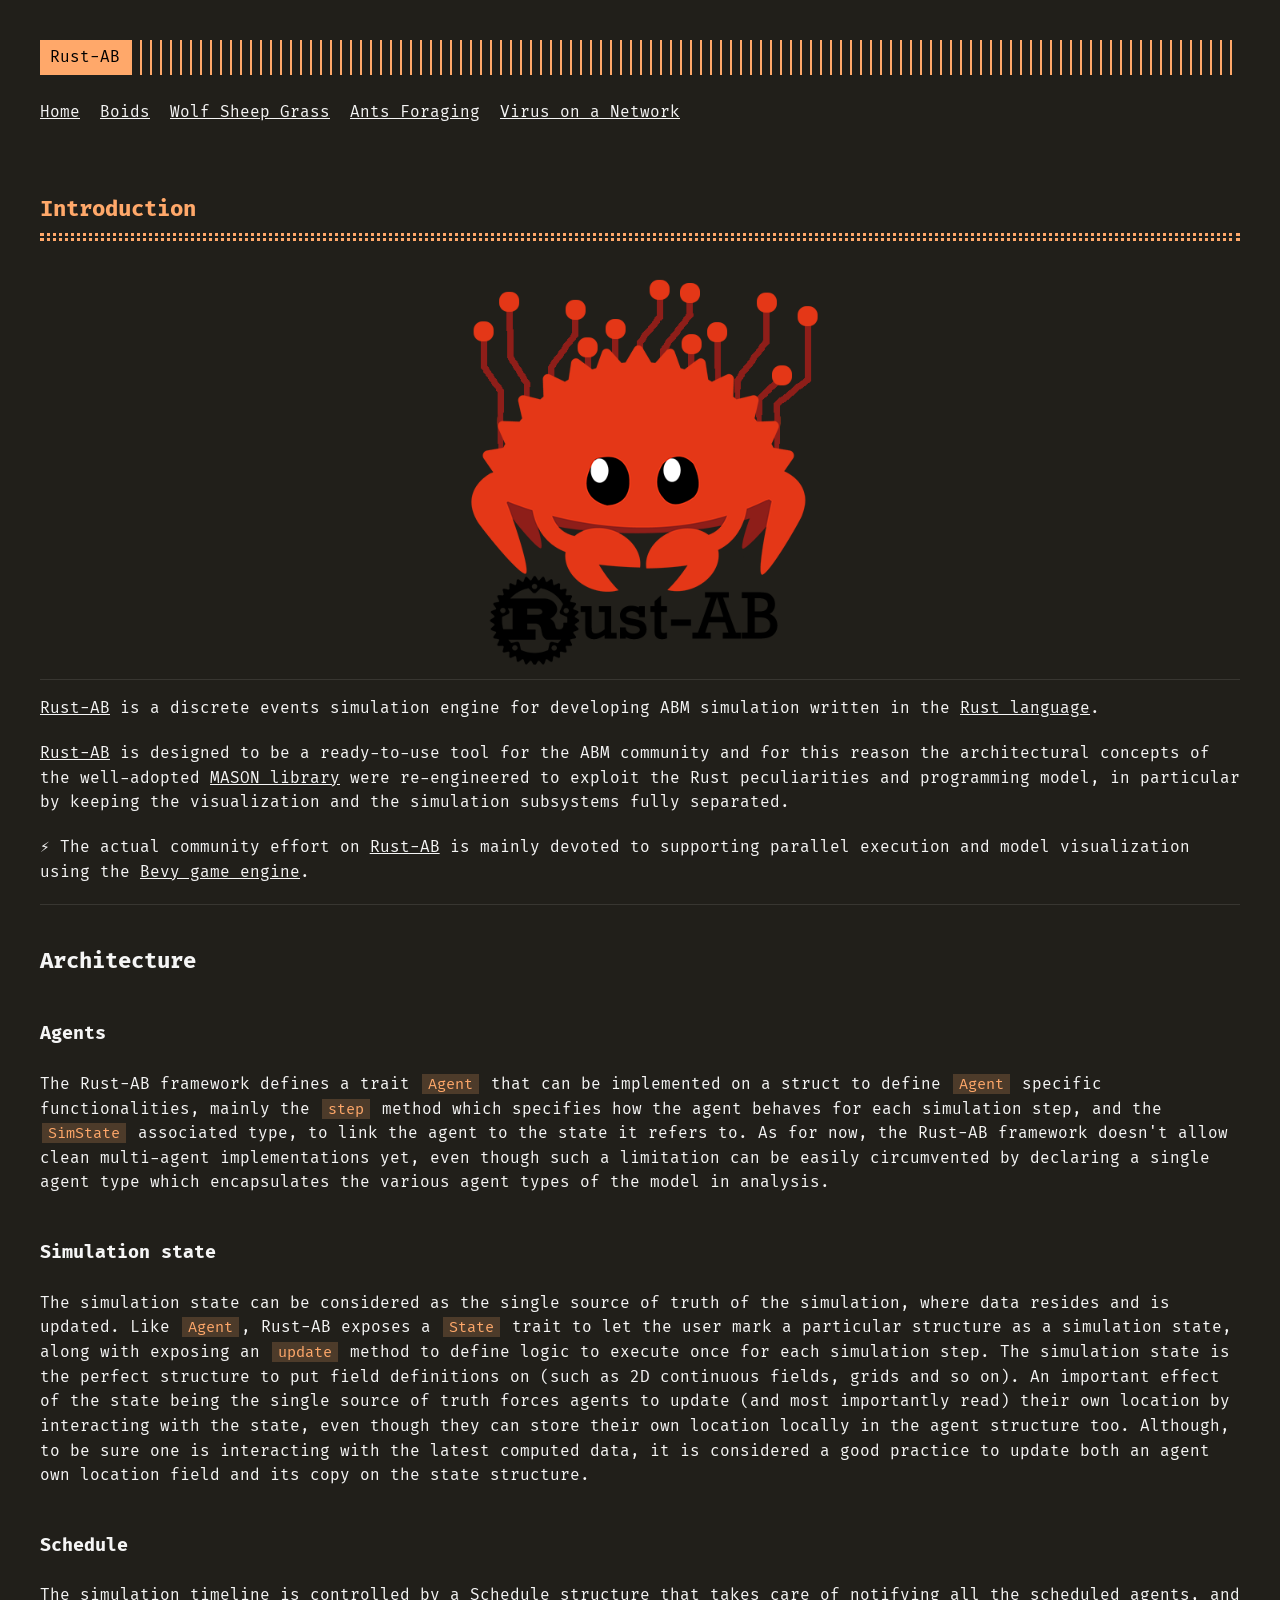
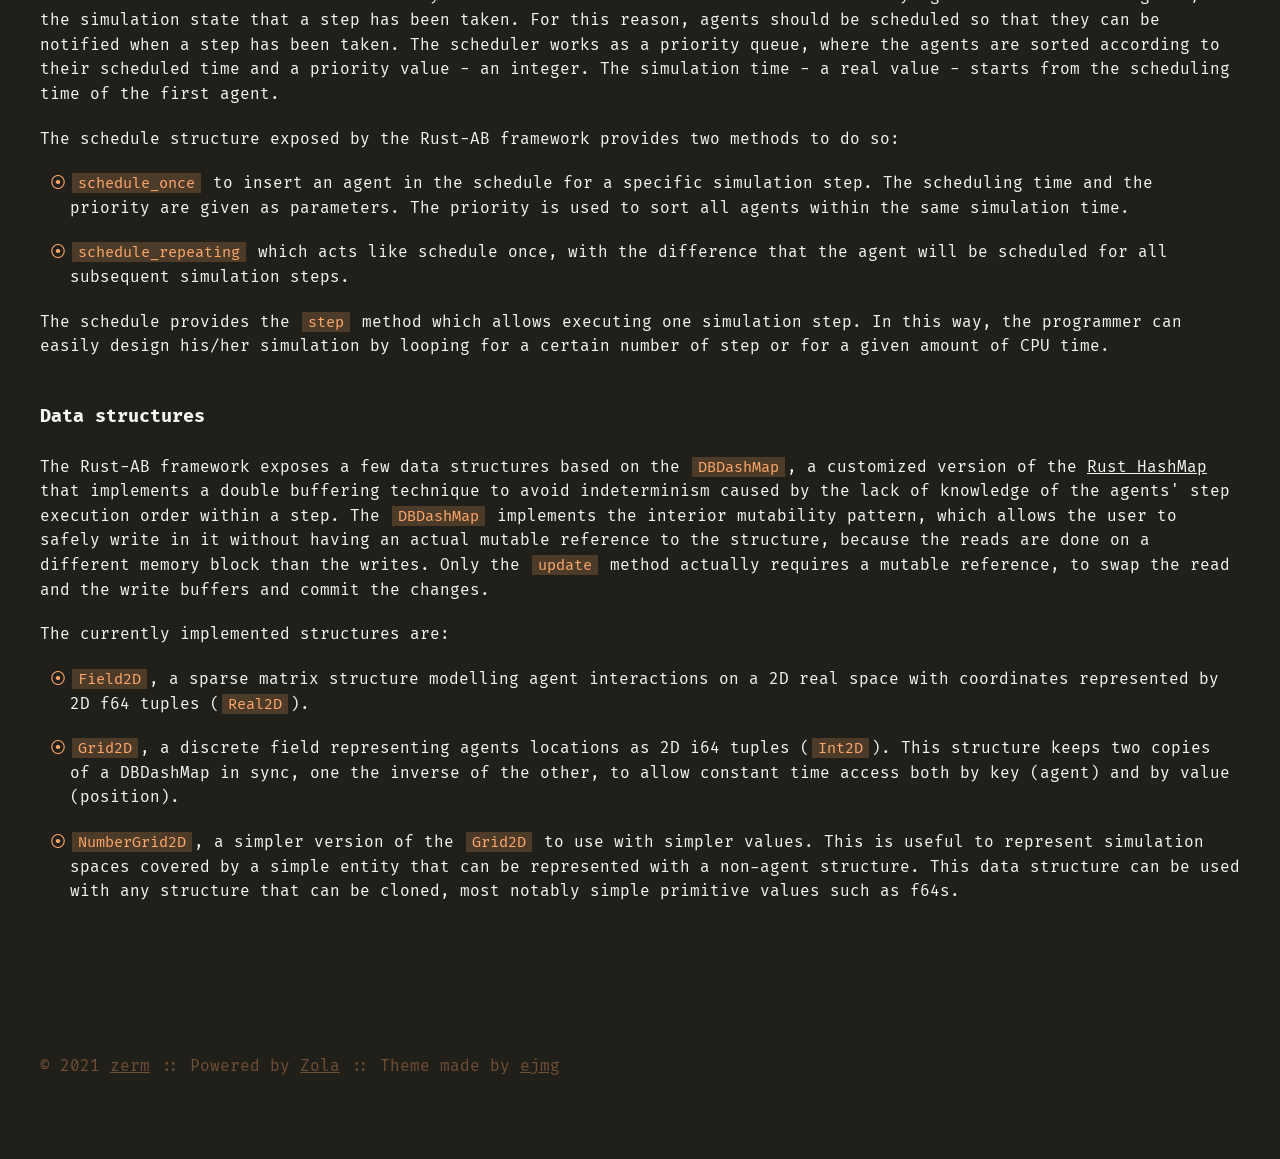
==== index.html @ e3cb8dcf "Deploy rust-ab/rust-ab.github.io to rust-ab/rust-ab.github.io:gh-pages" ====
<!DOCTYPE html>
<html lang="en">
    <head><title></title>
    <meta http-equiv="content-type" content="text/html; charset=utf-8">
    <meta name="viewport" content="width=device-width, initial-scale=1.0, maximum-scale=1">
    <meta name="description" content=""/>

    <meta property="og:title" content="
     -&nbsp;Introduction" />
    <meta property="og:type" content="website"/>
    <meta property="og:url" content="https:&#x2F;&#x2F;rust-ab.github.io&#x2F;"/>
    <meta property="og:description" content=""/>
    <link rel="preload" href="/assets/fonts/FiraCode-Regular.woff" as="font" type="font/woff" crossorigin>
    <link rel="preload" href="/assets/fonts/FiraCode-Bold.woff" as="font" type="font/woff" crossorigin>

    <link rel="stylesheet" href="https:&#x2F;&#x2F;rust-ab.github.io&#x2F;style.css">
    <link rel="stylesheet" href=" https:&#x2F;&#x2F;rust-ab.github.io&#x2F;color&#x2F;orange.css">
    <link rel="stylesheet" href="https:&#x2F;&#x2F;rust-ab.github.io&#x2F;custom.css">
    
</head>
    <body>
        <div class="container full">
<header class="header">
    <div class="header__inner">
        <div class="header__logo">
            <a href="https:&#x2F;&#x2F;rust-ab.github.io&#x2F;">
    <div class="logo">
        Rust-AB
    </div>
</a>
        </div>
        <div class="menu-trigger">menu</div>
    </div>
    
    <nav class="menu">
        <ul class="menu__inner menu__inner--desktop">
            
            
                    <li>
                        <a href="https:&#x2F;&#x2F;rust-ab.github.io">Home</a>
                    </li>
                
                    <li>
                        <a href="https:&#x2F;&#x2F;rust-ab.github.io&#x2F;boids">Boids</a>
                    </li>
                
                    <li>
                        <a href="https:&#x2F;&#x2F;rust-ab.github.io&#x2F;wolfsheepgrass">Wolf Sheep Grass</a>
                    </li>
                
                    <li>
                        <a href="https:&#x2F;&#x2F;rust-ab.github.io&#x2F;antsforaging">Ants Foraging</a>
                    </li>
                
                    <li>
                        <a href="https:&#x2F;&#x2F;rust-ab.github.io&#x2F;virusnetwork">Virus on a Network</a>
                    </li>
                
            </ul>

        <ul class="menu__inner menu__inner--mobile">
            
        <li>
            <a href="https:&#x2F;&#x2F;rust-ab.github.io">Home</a>
        </li>
        <li>
            <a href="https:&#x2F;&#x2F;rust-ab.github.io&#x2F;boids">Boids</a>
        </li>
        <li>
            <a href="https:&#x2F;&#x2F;rust-ab.github.io&#x2F;wolfsheepgrass">Wolf Sheep Grass</a>
        </li>
        <li>
            <a href="https:&#x2F;&#x2F;rust-ab.github.io&#x2F;antsforaging">Ants Foraging</a>
        </li>
        <li>
            <a href="https:&#x2F;&#x2F;rust-ab.github.io&#x2F;virusnetwork">Virus on a Network</a>
        </li>
        </ul>
    </nav>

    </header>
<div class="content"><div class="post">
    <h1 class="post-title">
        Introduction
    </h1>

    <div class="post-content">
        <img style="width: 400px;height:400px;margin-left: auto;margin-right: auto;" src="https:&#x2F;&#x2F;rust-ab.github.io&#x2F;images&#x2F;rustab.png"/>
        <hr />
<p><a href="https://github.com/rust-ab/rust-ab">Rust-AB</a> is a discrete events simulation engine for developing ABM simulation
written in the <a href="https://www.rust-lang.org/">Rust language</a>.</p>
<p><a href="https://github.com/rust-ab/rust-ab">Rust-AB</a> is designed to be a ready-to-use tool for the ABM community and for this
reason the architectural concepts of the well-adopted <a href="https://cs.gmu.edu/%7Eeclab/projects/mason/">MASON library</a> were
re-engineered to exploit the Rust peculiarities and programming model, in particular by keeping the visualization and the
simulation subsystems fully separated.</p>
<p>⚡ The actual community effort on <a href="https://github.com/rust-ab/rust-ab">Rust-AB</a> is mainly devoted to supporting parallel
execution and model visualization using the <a href="https://bevyengine.org/">Bevy game engine</a>.</p>
<hr />
<h1 id="architecture">Architecture<a class="zola-anchor" href="#architecture" aria-label="Anchor link for: architecture">§</a>
</h1>
<h4 id="agents">Agents<a class="zola-anchor" href="#agents" aria-label="Anchor link for: agents">§</a>
</h4>
<p>The Rust-AB framework defines a trait <code>Agent</code> that can be implemented on a struct to define <code>Agent</code> specific functionalities,
mainly the <code>step</code> method which specifies how the agent behaves for each simulation step, and the <code>SimState</code> associated type,
to link the agent to the state it refers to. As for now, the Rust-AB framework doesn't allow clean multi-agent implementations yet,
even though such a limitation can be easily circumvented by declaring a single agent type which encapsulates the various agent types
of the model in analysis.</p>
<h4 id="simulation-state">Simulation state<a class="zola-anchor" href="#simulation-state" aria-label="Anchor link for: simulation-state">§</a>
</h4>
<p>The simulation state can be considered as the single source of truth of the simulation, where data resides and is updated.
Like <code>Agent</code>, Rust-AB exposes a <code>State</code> trait to let the user mark a particular structure as a simulation state, along with
exposing an <code>update</code> method to define logic to execute once for each simulation step. The simulation state is the perfect
structure to put field definitions on (such as 2D continuous fields, grids and so on). An important effect of the state being
the single source of truth forces agents to update (and most importantly read) their own location by interacting with the
state, even though they can store their own location locally in the agent structure too. Although, to be sure one is interacting
with the latest computed data, it is considered a good practice to update both an agent own location field and its copy on the
state structure.</p>
<h4 id="schedule">Schedule<a class="zola-anchor" href="#schedule" aria-label="Anchor link for: schedule">§</a>
</h4>
<p>The simulation timeline is controlled by a Schedule structure that takes care of notifying all the scheduled agents, and the
simulation state that a step has been taken. For this reason, agents should be scheduled so that they can be notified when
a step has been taken.
The scheduler works as a priority queue, where the agents are sorted according to their scheduled time
and a priority value - an integer. The simulation time - a real value - starts from the scheduling time of the first agent.</p>
<p>The schedule structure exposed by the Rust-AB framework provides two methods to do so:</p>
<ul>
<li>
<p><code>schedule_once</code> to insert an agent in the schedule for a specific simulation step. The scheduling time and the
priority are given as parameters. The priority is used to sort all agents within the same simulation time.</p>
</li>
<li>
<p><code>schedule_repeating</code> which acts like schedule once, with the difference that the agent will be scheduled for all
subsequent simulation steps.</p>
</li>
</ul>
<p>The schedule provides the <code>step</code> method which allows executing one simulation step. In this way, the programmer can
easily design his/her simulation by looping for a certain number of step or for a given amount of CPU time.</p>
<h4 id="data-structures">Data structures<a class="zola-anchor" href="#data-structures" aria-label="Anchor link for: data-structures">§</a>
</h4>
<p>The Rust-AB framework exposes a few data structures based on the <code>DBDashMap</code>, a customized version of the 
<a href="https://doc.rust-lang.org/std/collections/struct.HashMap.html">Rust HashMap</a> that implements a double
buffering technique to avoid indeterminism caused by the lack of knowledge of the agents' step execution order within a step.
The <code>DBDashMap</code> implements the interior mutability pattern, which allows the user to safely write in it without having an actual
mutable reference to the structure, because the reads are done on a different memory block than the writes. Only the <code>update</code>
method actually requires a mutable reference, to swap the read and the write buffers and commit the changes.</p>
<p>The currently implemented structures are:</p>
<ul>
<li>
<p><code>Field2D</code>, a sparse matrix structure modelling agent interactions on a
2D real space with coordinates represented by 2D f64 tuples (<code>Real2D</code>).</p>
</li>
<li>
<p><code>Grid2D</code>, a discrete field representing agents locations as 2D i64 tuples (<code>Int2D</code>). This structure keeps two copies of a DBDashMap in sync,
one the inverse of the other, to allow constant time access both by key (agent) and by value (position).</p>
</li>
<li>
<p><code>NumberGrid2D</code>, a simpler version of the <code>Grid2D</code> to use with simpler values. This is useful to represent simulation spaces
covered by a simple entity that can be represented with a non-agent structure. This data structure can be used with any
structure that can be cloned, most notably simple primitive values such as f64s.</p>
</li>
</ul>

    </div>
</div></div>
            
    <div class="pagination">
        <div class="pagination__buttons">
            </div>
    </div>
<footer class="footer">
                    <div class="footer__inner"><div class="copyright">
            <span>© 2021 <a href="https://github.com/ejmg/zerm">zerm</a> :: Powered by <a href="https://www.getzola.org/">Zola</a></span>
            <span>:: Theme made by <a href="https://github.com/ejmg">ejmg</a></span>
        </div>
    <script type="text/javascript" src="https:&#x2F;&#x2F;rust-ab.github.io&#x2F;assets&#x2F;js&#x2F;main.js"></script>
</div>
                    

                </footer></div>
    </body>
</html>
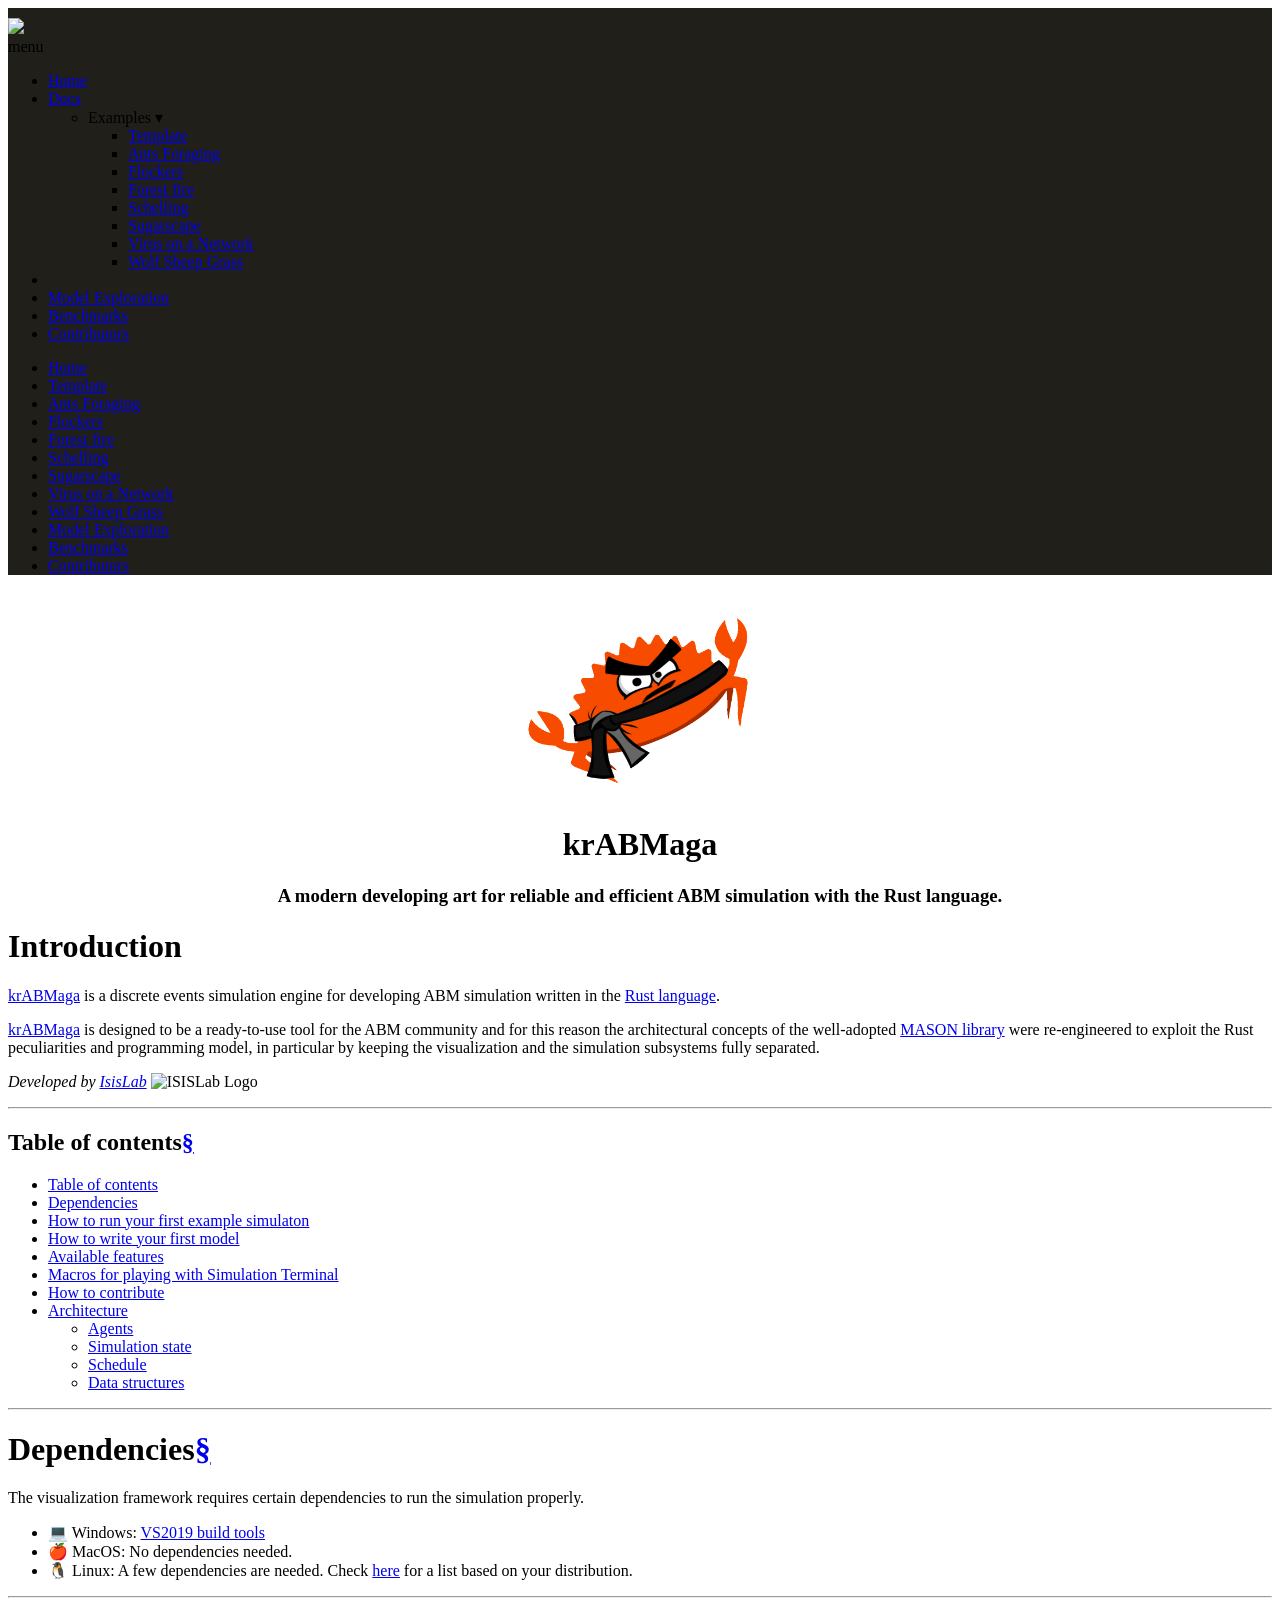
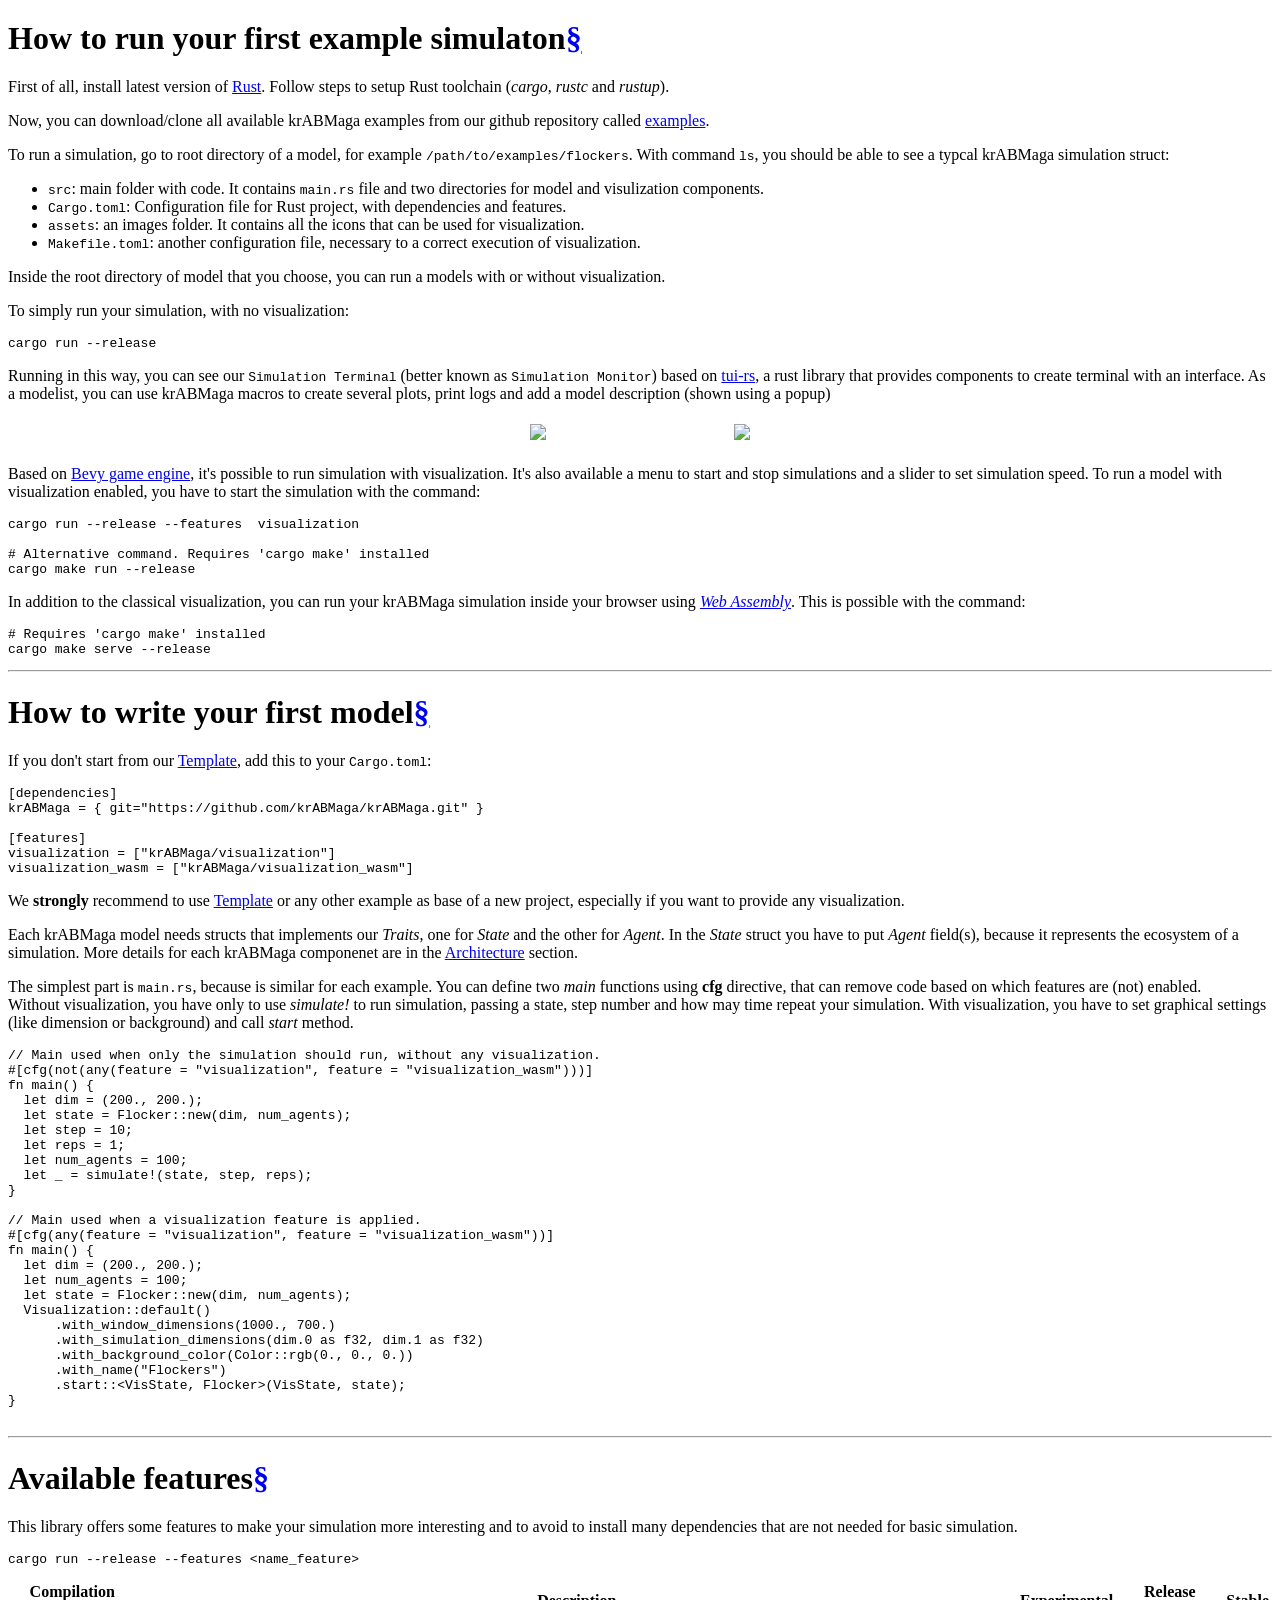
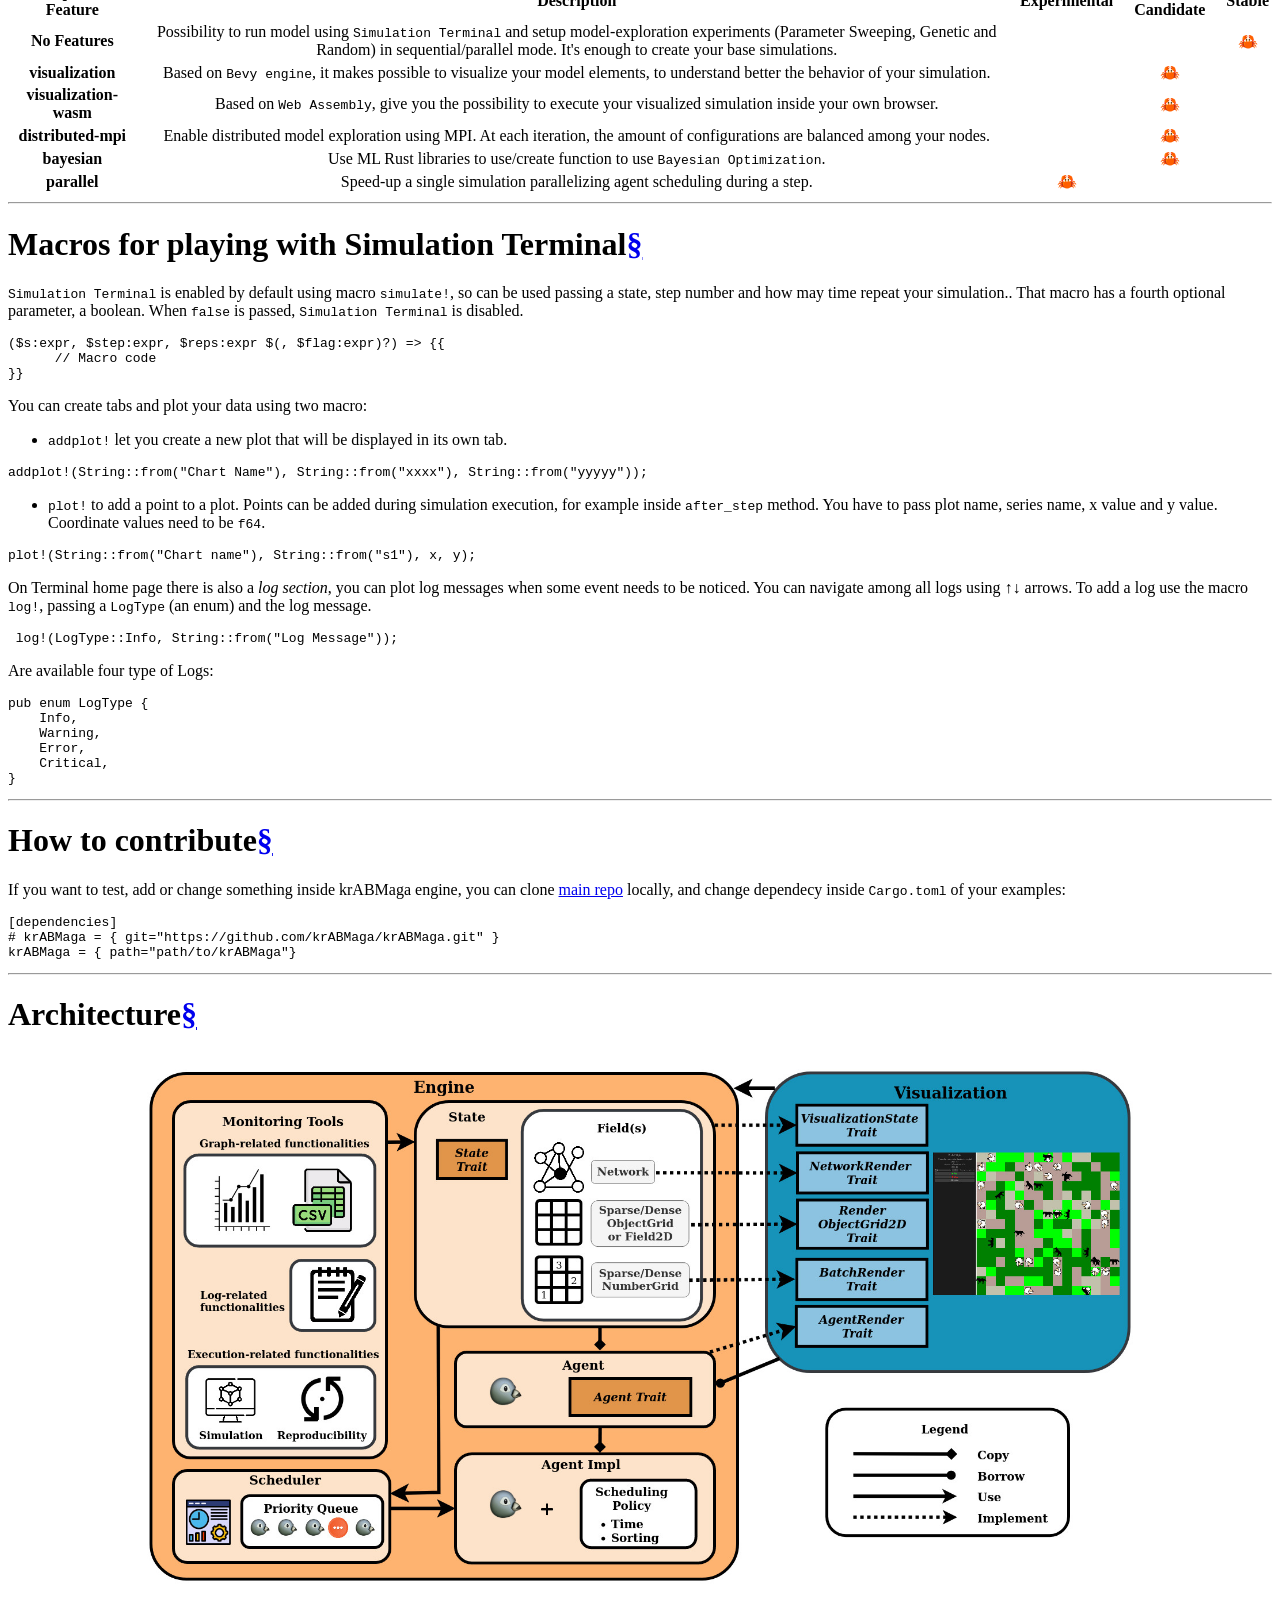
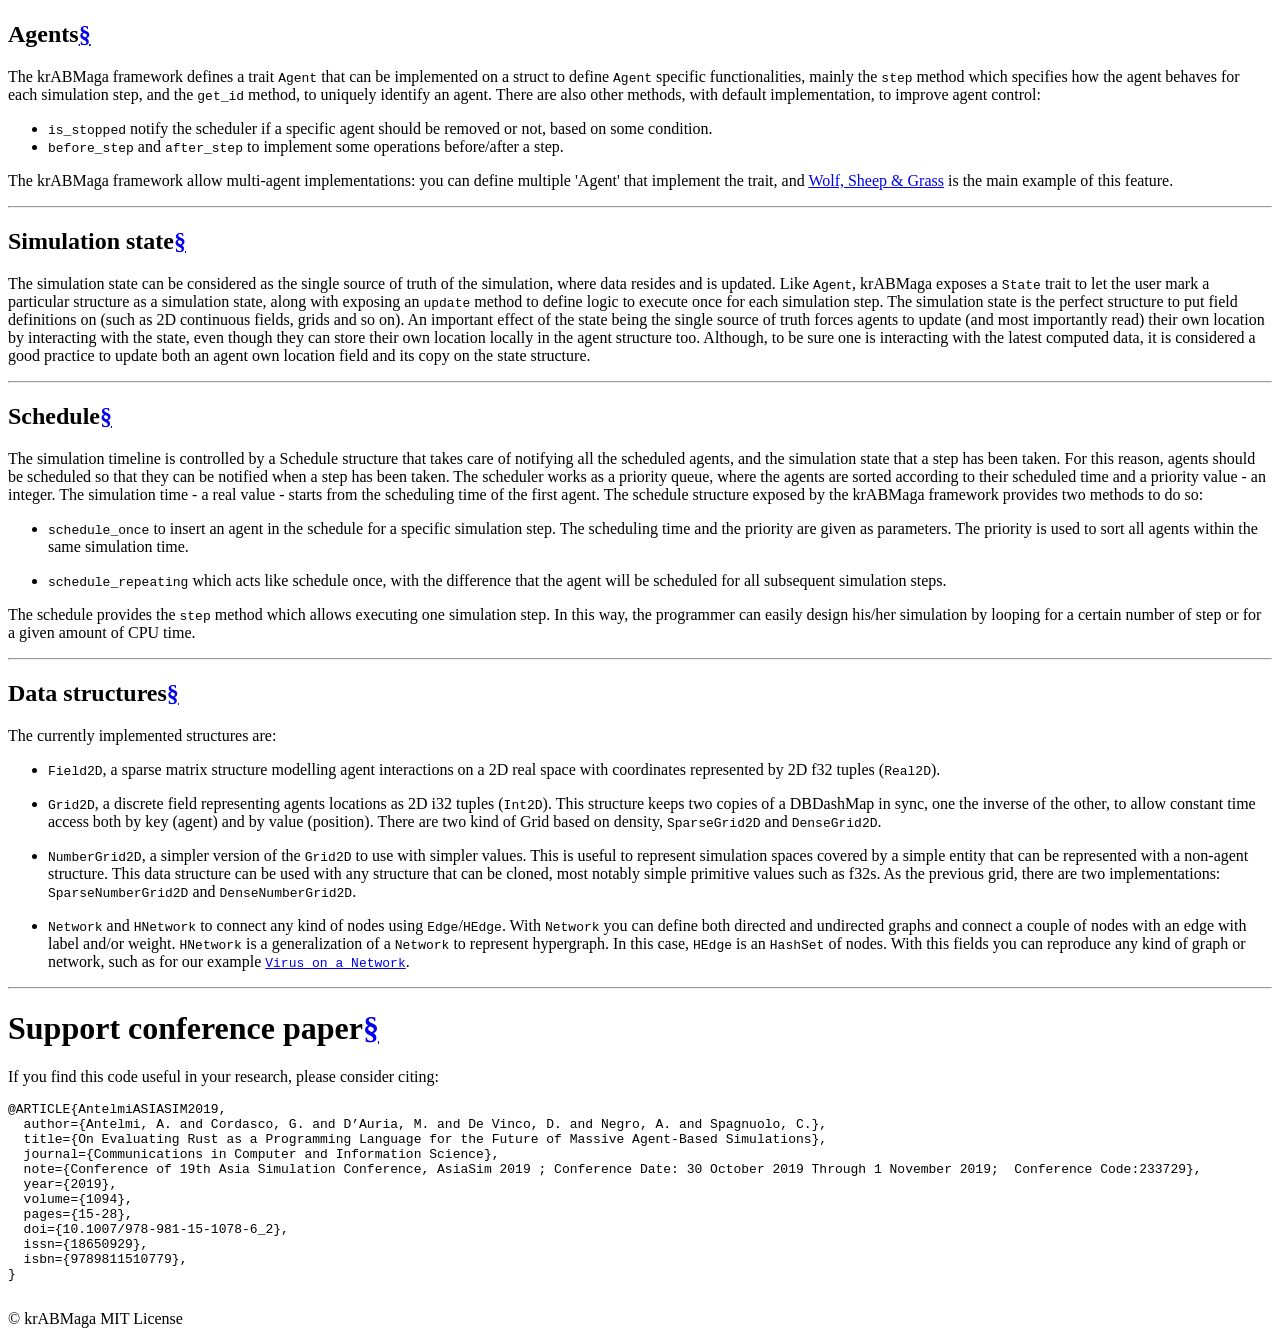
==== commit 9ce2aad1: "Deploy krABMaga/krABMaga.github.io to krABMaga/krABMaga.github.io:gh-pages" ====
--- a/index.html
+++ b/index.html
@@ -8,121 +8,473 @@
     <meta property="og:title" content="
      -&nbsp;Introduction" />
     <meta property="og:type" content="website"/>
-    <meta property="og:url" content="https:&#x2F;&#x2F;rust-ab.github.io&#x2F;"/>
+    <meta property="og:url" content="https:&#x2F;&#x2F;krABMaga.github.io&#x2F;"/>
     <meta property="og:description" content=""/>
     <link rel="preload" href="/assets/fonts/FiraCode-Regular.woff" as="font" type="font/woff" crossorigin>
     <link rel="preload" href="/assets/fonts/FiraCode-Bold.woff" as="font" type="font/woff" crossorigin>
 
-    <link rel="stylesheet" href="https:&#x2F;&#x2F;rust-ab.github.io&#x2F;style.css">
-    <link rel="stylesheet" href=" https:&#x2F;&#x2F;rust-ab.github.io&#x2F;color&#x2F;orange.css">
-    <link rel="stylesheet" href="https:&#x2F;&#x2F;rust-ab.github.io&#x2F;custom.css">
+    <link rel="stylesheet" href="https://krABMaga.github.io/style.css">
+    <link rel="stylesheet" href=" https://krABMaga.github.io/color/orange.css">
+    <link rel="stylesheet" href="https://krABMaga.github.io/custom.css">
     
-</head>
+<link rel="apple-touch-icon" sizes="180x180" href="/apple-touch-icon.png">
+        <link rel="icon" type="image/png" sizes="32x32" href="/favicon-32x32.png">
+        <link rel="icon" type="image/png" sizes="16x16" href="/favicon-16x16.png">
+        <link rel="manifest" href="/site.webmanifest">
+        <link rel="mask-icon" href="/safari-pinned-tab.svg" color="#5bbad5">
+        <meta name="msapplication-TileColor" content="#da532c">
+        <meta name="theme-color" content="#ffffff">
+        
+    </head>
     <body>
         <div class="container full">
-<header class="header">
+
+<style>
+/* background: #211f1a
+/* The sticky class is added to the header with JS when it reaches its scroll position */
+.header {
+  /* overflow: hidden; */
+  padding: 10px 10px 0px 0px;
+  background: #211f1a ;
+  z-index:99;
+}
+
+.content {
+  z-index:0;
+  position:relative;
+  padding: 10px 0px 0px 0px;
+
+}
+
+.sticky {
+  position: fixed;
+  top: 0;
+  width: 100%;
+  padding: 10px 90px 0px 0px;
+
+ 
+}
+
+@media(max-width: 683px) 
+{
+  .sticky {
+    padding: 10px 30px 0px 0px;
+  }
+}
+
+</style>
+
+
+ <header class="header" id="myHeader" style="background: #211f1a ;" >
     <div class="header__inner">
         <div class="header__logo">
-            <a href="https:&#x2F;&#x2F;rust-ab.github.io&#x2F;">
+            <a href="https:&#x2F;&#x2F;krABMaga.github.io&#x2F;">
     <div class="logo">
-        Rust-AB
+        <img style="width: 50;height:50px;margin-left: auto;margin-right: auto;" src="https://krABMaga.github.io/images/krabmaga.png"/>
+        <!-- krABMaga -->
+
     </div>
 </a>
         </div>
         <div class="menu-trigger">menu</div>
-    </div>
-    
+      </div>
+      
     <nav class="menu">
         <ul class="menu__inner menu__inner--desktop">
             
             
+                 
+                        <li>
+                            <a href="https://krABMaga.github.io">Home</a>
+                        </li>
+                <li>
+                            <a href="https://docs.rs/krabmaga">Docs</a>
+                        </li>
+                
+
+                <ul class="menu__sub-inner">
+                    <li class="menu__sub-inner-more-trigger">Examples ▾</li>
+                    <ul class="menu__sub-inner-more hidden">
+                        
+        <li>
+            <a href="https://krABMaga.github.io/template">Template</a>
+        </li>
+        <li>
+            <a href="https://krABMaga.github.io/antsforaging">Ants Foraging</a>
+        </li>
+        <li>
+            <a href="https://krABMaga.github.io/flockers">Flockers</a>
+        </li>
+        <li>
+            <a href="https://krABMaga.github.io/forestfire">Forest fire</a>
+        </li>
+        <li>
+            <a href="https://krABMaga.github.io/schelling">Schelling</a>
+        </li>
+        <li>
+            <a href="https://krABMaga.github.io/sugarscape">Sugarscape</a>
+        </li>
+        <li>
+            <a href="https://krABMaga.github.io/virusnetwork">Virus on a Network</a>
+        </li>
+        <li>
+            <a href="https://krABMaga.github.io/wolfsheepgrass">Wolf Sheep Grass</a>
+        </li>
+                    </ul>
+                </ul>
+
+                <li></li>
+
+                
+                 
                     <li>
-                        <a href="https:&#x2F;&#x2F;rust-ab.github.io">Home</a>
+                         <a href="https://krABMaga.github.io/model_exp">Model Exploration</a>
                     </li>
                 
+                 
                     <li>
-                        <a href="https:&#x2F;&#x2F;rust-ab.github.io&#x2F;boids">Boids</a>
+                         <a href="https://krABMaga.github.io/benchmarks">Benchmarks</a>
                     </li>
                 
+                 
                     <li>
-                        <a href="https:&#x2F;&#x2F;rust-ab.github.io&#x2F;wolfsheepgrass">Wolf Sheep Grass</a>
+                         <a href="https://krABMaga.github.io/contrib">Contributors</a>
                     </li>
-                
-                    <li>
-                        <a href="https:&#x2F;&#x2F;rust-ab.github.io&#x2F;antsforaging">Ants Foraging</a>
-                    </li>
-                
-                    <li>
-                        <a href="https:&#x2F;&#x2F;rust-ab.github.io&#x2F;virusnetwork">Virus on a Network</a>
-                    </li>
+                <!---->
+
+                <!---->
                 
             </ul>
 
         <ul class="menu__inner menu__inner--mobile">
             
         <li>
-            <a href="https:&#x2F;&#x2F;rust-ab.github.io">Home</a>
-        </li>
-        <li>
-            <a href="https:&#x2F;&#x2F;rust-ab.github.io&#x2F;boids">Boids</a>
-        </li>
-        <li>
-            <a href="https:&#x2F;&#x2F;rust-ab.github.io&#x2F;wolfsheepgrass">Wolf Sheep Grass</a>
-        </li>
-        <li>
-            <a href="https:&#x2F;&#x2F;rust-ab.github.io&#x2F;antsforaging">Ants Foraging</a>
-        </li>
-        <li>
-            <a href="https:&#x2F;&#x2F;rust-ab.github.io&#x2F;virusnetwork">Virus on a Network</a>
+            <a href="https://krABMaga.github.io">Home</a>
+        </li>
+        <li>
+            <a href="https://krABMaga.github.io/template">Template</a>
+        </li>
+        <li>
+            <a href="https://krABMaga.github.io/antsforaging">Ants Foraging</a>
+        </li>
+        <li>
+            <a href="https://krABMaga.github.io/flockers">Flockers</a>
+        </li>
+        <li>
+            <a href="https://krABMaga.github.io/forestfire">Forest fire</a>
+        </li>
+        <li>
+            <a href="https://krABMaga.github.io/schelling">Schelling</a>
+        </li>
+        <li>
+            <a href="https://krABMaga.github.io/sugarscape">Sugarscape</a>
+        </li>
+        <li>
+            <a href="https://krABMaga.github.io/virusnetwork">Virus on a Network</a>
+        </li>
+        <li>
+            <a href="https://krABMaga.github.io/wolfsheepgrass">Wolf Sheep Grass</a>
+        </li>
+        <li>
+            <a href="https://krABMaga.github.io/model_exp">Model Exploration</a>
+        </li>
+        <li>
+            <a href="https://krABMaga.github.io/benchmarks">Benchmarks</a>
+        </li>
+        <li>
+            <a href="https://krABMaga.github.io/contrib">Contributors</a>
         </li>
         </ul>
     </nav>
 
     </header>
+
+<script>
+  window.onscroll = function() {myFunction()};
+  
+  var header = document.getElementById("myHeader");
+  var sticky = header.offsetTop;
+  
+  function myFunction() {
+    if (window.pageYOffset > sticky) {
+      header.classList.add("sticky");
+    } else {
+      header.classList.remove("sticky");
+    }
+  }
+</script>
+
+
 <div class="content"><div class="post">
+    <div style="text-align: center;">
+        <img style="width: 200;height:200px;margin-left: auto;margin-right: auto;" src="/images/krabmaga.gif"/>
+        <h1>krABMaga</h1>
+        <h3>A modern developing art for reliable and efficient ABM simulation with the Rust language.</h3>
+    </div>
+    
     <h1 class="post-title">
         Introduction
     </h1>
 
     <div class="post-content">
-        <img style="width: 400px;height:400px;margin-left: auto;margin-right: auto;" src="https:&#x2F;&#x2F;rust-ab.github.io&#x2F;images&#x2F;rustab.png"/>
-        <hr />
-<p><a href="https://github.com/rust-ab/rust-ab">Rust-AB</a> is a discrete events simulation engine for developing ABM simulation
+           <!-- <img style="width: 200px;height:200px;margin-left: auto;margin-right: auto;" src="https://krABMaga.github.io/images/rustab.png"/> -->
+        <p><a href="https://github.com/krABMaga/krABMaga">krABMaga</a> is a discrete events simulation engine for developing ABM simulation
 written in the <a href="https://www.rust-lang.org/">Rust language</a>.</p>
-<p><a href="https://github.com/rust-ab/rust-ab">Rust-AB</a> is designed to be a ready-to-use tool for the ABM community and for this
-reason the architectural concepts of the well-adopted <a href="https://cs.gmu.edu/%7Eeclab/projects/mason/">MASON library</a> were
+<p><a href="https://github.com/krABMaga/krABMaga">krABMaga</a> is designed to be a ready-to-use tool for the ABM community and for this
+reason the architectural concepts of the well-adopted <a href="https://cs.gmu.edu/~eclab/projects/mason/">MASON library</a> were
 re-engineered to exploit the Rust peculiarities and programming model, in particular by keeping the visualization and the
 simulation subsystems fully separated.</p>
-<p>⚡ The actual community effort on <a href="https://github.com/rust-ab/rust-ab">Rust-AB</a> is mainly devoted to supporting parallel
-execution and model visualization using the <a href="https://bevyengine.org/">Bevy game engine</a>.</p>
+<p><em>Developed by <a href="https://www.isislab.it">IsisLab</a></em>
+<img alt="ISISLab Logo" src="https://raw.githubusercontent.com/krABMaga/krABMaga.github.io/main/static/images/isislab.png"></p>
+<hr />
+<h2 id="table-of-contents">Table of contents<a class="zola-anchor" href="#table-of-contents" aria-label="Anchor link for: table-of-contents">§</a>
+</h2>
+<!-- no toc -->
+<ul>
+<li><a href="https://krABMaga.github.io/#table-of-contents">Table of contents</a></li>
+<li><a href="https://krABMaga.github.io/#dependencies">Dependencies</a></li>
+<li><a href="https://krABMaga.github.io/#how-to-run-your-first-example-simulaton">How to run your first example simulaton</a></li>
+<li><a href="https://krABMaga.github.io/#how-to-write-your-first-model">How to write your first model</a></li>
+<li><a href="https://krABMaga.github.io/#available-features">Available features</a></li>
+<li><a href="https://krABMaga.github.io/#macros-for-playing-with-simulation-terminal">Macros for playing with Simulation Terminal</a></li>
+<li><a href="https://krABMaga.github.io/#how-to-contribute">How to contribute</a></li>
+<li><a href="https://krABMaga.github.io/#architecture">Architecture</a>
+<ul>
+<li><a href="https://krABMaga.github.io/#agents">Agents</a></li>
+<li><a href="https://krABMaga.github.io/#simulation-state">Simulation state</a></li>
+<li><a href="https://krABMaga.github.io/#schedule">Schedule</a></li>
+<li><a href="https://krABMaga.github.io/#data-structures">Data structures</a></li>
+</ul>
+</li>
+</ul>
+<hr />
+<h1 id="dependencies">Dependencies<a class="zola-anchor" href="#dependencies" aria-label="Anchor link for: dependencies">§</a>
+</h1>
+<p>The visualization framework requires certain dependencies to run the simulation properly.</p>
+<ul>
+<li>💻 Windows: <a href="https://visualstudio.microsoft.com/thank-you-downloading-visual-studio/?sku=BuildTools&amp;rel=16">VS2019 build tools</a></li>
+<li>🍎 MacOS: No dependencies needed.</li>
+<li>🐧 Linux: A few dependencies are needed. Check <a href="https://github.com/bevyengine/bevy/blob/main/docs/linux_dependencies.md">here</a> for a list based on your distribution.</li>
+</ul>
+<hr />
+<h1 id="how-to-run-your-first-example-simulaton">How to run your first example simulaton<a class="zola-anchor" href="#how-to-run-your-first-example-simulaton" aria-label="Anchor link for: how-to-run-your-first-example-simulaton">§</a>
+</h1>
+<p>First of all, install latest version of <a href="https://www.rust-lang.org/tools/install">Rust</a>. Follow steps to setup Rust toolchain (<em>cargo</em>, <em>rustc</em> and <em>rustup</em>).</p>
+<p>Now, you can download/clone all available krABMaga examples from our github repository called <a href="https://github.com/krABMaga/examples">examples</a>.</p>
+<p>To run a simulation, go to root directory of a model, for example <code>/path/to/examples/flockers</code>. With command <code>ls</code>, you should be able to see a typcal krABMaga simulation struct:</p>
+<ul>
+<li><code>src</code>: main folder with code. It contains <code>main.rs</code> file and two directories for model and visulization components.</li>
+<li><code>Cargo.toml</code>: Configuration file for Rust project, with dependencies and features.</li>
+<li><code>assets</code>: an images folder. It contains all the icons that can be used for visualization.</li>
+<li><code>Makefile.toml</code>: another configuration file, necessary to a correct execution of visualization.</li>
+</ul>
+<p>Inside the root directory of model that you choose, you can run a models with or without visualization. </p>
+<p>To simply run your simulation, with no visualization:</p>
+<pre data-lang="sh" class="language-sh "><code class="language-sh" data-lang="sh">cargo run --release
+</code></pre>
+<p>Running in this way, you can see our <code>Simulation Terminal</code> (better known as <code>Simulation Monitor</code>) based on <a href="https://github.com/fdehau/tui-rs">tui-rs</a>, a rust library that provides components to create terminal with an interface. As a modelist, you can use krABMaga macros to create several plots, print logs and add a model description (shown using a popup)</p>
+<style>
+* {
+  box-sizing: border-box;
+}
+.column {
+  height: auto;
+  min-height: 100%;
+  /* width: 45.0%; */
+  min-width: 200px;
+  padding: 5px;
+  display:inline-block;
+  text-align: center;
+  vertical-align:middle; 
+}
+
+  @media screen and (max-width: 400px) {
+    .column{
+        width: 45%;
+    }
+  }
+
+
+/* Clearfix (clear floats) */
+.row::after {  
+  content: "";
+  clear: both;
+  display: table;
+}
+
+.row{
+    text-align: center;
+
+}
+</style>
+<div class="row">
+  <div class="column" >
+    <img style="margin-left: auto;" src="https://raw.githubusercontent.com/krABMaga/krABMaga.github.io/main/static/images/tui-wsg.gif"/>
+  </div>
+  <div class="column">
+    <img style="margin-left: auto;" src="https://raw.githubusercontent.com/krABMaga/krABMaga.github.io/main/static/images/ant.gif"/>
+  </div>
+</div>
+<p>Based on <a href="https://bevyengine.org/">Bevy game engine</a>, it's possible to run simulation with visualization. It's also available a menu to start and stop simulations and a slider to set simulation speed.
+To run a model with visualization enabled, you have to start the simulation with the command:</p>
+<pre data-lang="sh" class="language-sh "><code class="language-sh" data-lang="sh">cargo run --release --features  visualization
+
+# Alternative command. Requires &#x27;cargo make&#x27; installed
+cargo make run --release 
+</code></pre>
+<p>In addition to the classical visualization, you can run your krABMaga simulation inside your browser using <a href="https://webassembly.org"><em>Web Assembly</em></a>. 
+This is possible with the command:</p>
+<pre data-lang="sh" class="language-sh "><code class="language-sh" data-lang="sh"># Requires &#x27;cargo make&#x27; installed
+cargo make serve --release 
+</code></pre>
+<hr />
+<h1 id="how-to-write-your-first-model">How to write your first model<a class="zola-anchor" href="#how-to-write-your-first-model" aria-label="Anchor link for: how-to-write-your-first-model">§</a>
+</h1>
+<p>If you don't start from our <a href="https://github.com/krABMaga/examples/tree/main/template">Template</a>, add this to your <code>Cargo.toml</code>:</p>
+<pre data-lang="toml" class="language-toml "><code class="language-toml" data-lang="toml">[dependencies]
+krABMaga = { git=&quot;https:&#x2F;&#x2F;github.com&#x2F;krABMaga&#x2F;krABMaga.git&quot; }
+
+[features]
+visualization = [&quot;krABMaga&#x2F;visualization&quot;]
+visualization_wasm = [&quot;krABMaga&#x2F;visualization_wasm&quot;]
+</code></pre>
+<p>We <strong>strongly</strong> recommend to use <a href="https://github.com/krABMaga/examples/tree/main/template">Template</a> or any other example as base of a new project, especially if you want to provide any visualization.</p>
+<p>Each krABMaga model needs structs that implements our <em>Traits</em>, one for <em>State</em> and the other for <em>Agent</em>. In the <em>State</em> struct you have to put <em>Agent</em> field(s), because it represents the ecosystem of a simulation. More details for each krABMaga componenet are in the <a href="https://krABMaga.github.io/#architecture">Architecture</a> section.</p>
+<p>The simplest part is <code>main.rs</code>, because is similar for each example.
+You can define two <em>main</em> functions using <strong>cfg</strong> directive, that can remove code based on which features are (not) enabled.<br />
+Without visualization, you have only to use <em>simulate!</em> to run simulation, passing a state, step number and how may time repeat your simulation. 
+With visualization, you have to set graphical settings (like dimension or background) and call <em>start</em> method.</p>
+<pre data-lang="rs" class="language-rs "><code class="language-rs" data-lang="rs">&#x2F;&#x2F; Main used when only the simulation should run, without any visualization.
+#[cfg(not(any(feature = &quot;visualization&quot;, feature = &quot;visualization_wasm&quot;)))]
+fn main() {
+  let dim = (200., 200.);
+  let state = Flocker::new(dim, num_agents);
+  let step = 10;
+  let reps = 1;
+  let num_agents = 100;  
+  let _ = simulate!(state, step, reps);
+}
+
+&#x2F;&#x2F; Main used when a visualization feature is applied.
+#[cfg(any(feature = &quot;visualization&quot;, feature = &quot;visualization_wasm&quot;))]
+fn main() {
+  let dim = (200., 200.);
+  let num_agents = 100;
+  let state = Flocker::new(dim, num_agents);
+  Visualization::default()
+      .with_window_dimensions(1000., 700.)
+      .with_simulation_dimensions(dim.0 as f32, dim.1 as f32)
+      .with_background_color(Color::rgb(0., 0., 0.))
+      .with_name(&quot;Flockers&quot;)
+      .start::&lt;VisState, Flocker&gt;(VisState, state);
+}
+
+</code></pre>
+<hr />
+<h1 id="available-features">Available features<a class="zola-anchor" href="#available-features" aria-label="Anchor link for: available-features">§</a>
+</h1>
+<style>
+  table{
+    word-wrap: break-word;
+    table-layout: auto;
+    width: 100%;
+    
+  }
+</style>
+<p>This library offers some features to make your simulation more interesting and to avoid to install many dependencies that are not needed for basic simulation.</p>
+<pre data-lang="sh" class="language-sh "><code class="language-sh" data-lang="sh">cargo run --release --features &lt;name_feature&gt;
+</code></pre>
+<div  style="overflow-x:auto;">
+<table><thead><tr><th style="text-align: center">Compilation Feature</th><th style="text-align: center">Description</th><th style="text-align: center">Experimental</th><th style="text-align: center">Release Candidate</th><th style="text-align: center">Stable</th></tr></thead><tbody>
+<tr><td style="text-align: center"><strong>No Features</strong></td><td style="text-align: center">Possibility to run model using <code>Simulation Terminal</code> and setup model-exploration experiments (Parameter Sweeping, Genetic and Random) in sequential/parallel mode. It's enough to create your base simulations.</td><td style="text-align: center"></td><td style="text-align: center"></td><td style="text-align: center">🦀</td></tr>
+<tr><td style="text-align: center"><strong>visualization</strong></td><td style="text-align: center">Based on <code>Bevy engine</code>, it makes possible to visualize your model elements, to understand better the behavior of your simulation.</td><td style="text-align: center"></td><td style="text-align: center">🦀</td><td style="text-align: center"></td></tr>
+<tr><td style="text-align: center"><strong>visualization-wasm</strong></td><td style="text-align: center">Based on <code>Web Assembly</code>, give you the possibility to execute your visualized simulation inside your own browser.</td><td style="text-align: center"></td><td style="text-align: center">🦀</td><td style="text-align: center"></td></tr>
+<tr><td style="text-align: center"><strong>distributed-mpi</strong></td><td style="text-align: center">Enable distributed model exploration using MPI. At each iteration, the amount of configurations are balanced among your nodes.</td><td style="text-align: center"></td><td style="text-align: center">🦀</td><td style="text-align: center"></td></tr>
+<tr><td style="text-align: center"><strong>bayesian</strong></td><td style="text-align: center">Use ML Rust libraries to use/create function to use <code>Bayesian Optimization</code>.</td><td style="text-align: center"></td><td style="text-align: center">🦀</td><td style="text-align: center"></td></tr>
+<tr><td style="text-align: center"><strong>parallel</strong></td><td style="text-align: center">Speed-up a single simulation parallelizing agent scheduling during a step.</td><td style="text-align: center">🦀</td><td style="text-align: center"></td><td style="text-align: center"></td></tr>
+</tbody></table>
+</div>
+<hr />
+<h1 id="macros-for-playing-with-simulation-terminal">Macros for playing with Simulation Terminal<a class="zola-anchor" href="#macros-for-playing-with-simulation-terminal" aria-label="Anchor link for: macros-for-playing-with-simulation-terminal">§</a>
+</h1>
+<p><code>Simulation Terminal</code> is enabled by default using macro <code>simulate!</code>, so can be used passing a state, step number and how may time repeat your simulation..
+That macro has a fourth optional parameter, a boolean. When <code>false</code> is passed, <code>Simulation Terminal</code> is disabled.</p>
+<pre data-lang="rs" class="language-rs "><code class="language-rs" data-lang="rs">($s:expr, $step:expr, $reps:expr $(, $flag:expr)?) =&gt; {{
+      &#x2F;&#x2F; Macro code 
+}}
+</code></pre>
+<p>You can create tabs and plot your data using two macro:</p>
+<ul>
+<li><code>addplot!</code> let you create a new plot that will be displayed in its own tab.</li>
+</ul>
+<pre data-lang="rs" class="language-rs "><code class="language-rs" data-lang="rs">addplot!(String::from(&quot;Chart Name&quot;), String::from(&quot;xxxx&quot;), String::from(&quot;yyyyy&quot;));
+</code></pre>
+<ul>
+<li><code>plot!</code> to add a point to a plot. Points can be added during simulation execution, for example inside <code>after_step</code> method.
+You have to pass plot name, series name, x value and y value. Coordinate values need to be <code>f64</code>.</li>
+</ul>
+<pre data-lang="rs" class="language-rs "><code class="language-rs" data-lang="rs">plot!(String::from(&quot;Chart name&quot;), String::from(&quot;s1&quot;), x, y);
+</code></pre>
+<p>On Terminal home page there is also a <em>log section</em>, you can plot log messages when some event needs to be noticed.
+You can navigate among all logs using ↑↓ arrows.
+To add a log use the macro <code>log!</code>, passing a <code>LogType</code> (an enum) and the log message.</p>
+<pre data-lang="rs" class="language-rs "><code class="language-rs" data-lang="rs"> log!(LogType::Info, String::from(&quot;Log Message&quot;));
+</code></pre>
+<p>Are available four type of Logs:</p>
+<pre data-lang="rs" class="language-rs "><code class="language-rs" data-lang="rs">pub enum LogType {
+    Info,
+    Warning,
+    Error,
+    Critical,
+}
+</code></pre>
+<hr />
+<h1 id="how-to-contribute">How to contribute<a class="zola-anchor" href="#how-to-contribute" aria-label="Anchor link for: how-to-contribute">§</a>
+</h1>
+<p>If you want to test, add or change something inside krABMaga engine, you can clone <a href="https://github.com/krABMaga/krABMaga">main repo</a> locally, and change dependecy inside <code>Cargo.toml</code> of your examples:</p>
+<pre data-lang="toml" class="language-toml "><code class="language-toml" data-lang="toml">[dependencies]
+# krABMaga = { git=&quot;https:&#x2F;&#x2F;github.com&#x2F;krABMaga&#x2F;krABMaga.git&quot; }
+krABMaga = { path=&quot;path&#x2F;to&#x2F;krABMaga&quot;}
+</code></pre>
 <hr />
 <h1 id="architecture">Architecture<a class="zola-anchor" href="#architecture" aria-label="Anchor link for: architecture">§</a>
 </h1>
-<h4 id="agents">Agents<a class="zola-anchor" href="#agents" aria-label="Anchor link for: agents">§</a>
-</h4>
-<p>The Rust-AB framework defines a trait <code>Agent</code> that can be implemented on a struct to define <code>Agent</code> specific functionalities,
-mainly the <code>step</code> method which specifies how the agent behaves for each simulation step, and the <code>SimState</code> associated type,
-to link the agent to the state it refers to. As for now, the Rust-AB framework doesn't allow clean multi-agent implementations yet,
-even though such a limitation can be easily circumvented by declaring a single agent type which encapsulates the various agent types
-of the model in analysis.</p>
-<h4 id="simulation-state">Simulation state<a class="zola-anchor" href="#simulation-state" aria-label="Anchor link for: simulation-state">§</a>
-</h4>
+<div class="row">
+  <div class="column">
+    <img src="/images/krabmaga-arch.jpg" alt="krABMaga Architecture" style="margin: auto; width: 80%">
+  </div>
+</div>
+<h2 id="agents">Agents<a class="zola-anchor" href="#agents" aria-label="Anchor link for: agents">§</a>
+</h2>
+<p>The krABMaga framework defines a trait <code>Agent</code> that can be implemented on a struct to define <code>Agent</code> specific functionalities,
+mainly the <code>step</code> method which specifies how the agent behaves for each simulation step, and the <code>get_id</code> method,
+to uniquely identify an agent. There are also other methods, with default implementation, to improve agent control:</p>
+<ul>
+<li><code>is_stopped</code> notify the scheduler if a specific agent should be removed or not, based on some condition.</li>
+<li><code>before_step</code> and <code>after_step</code> to implement some operations before/after a step.</li>
+</ul>
+<p>The krABMaga framework allow multi-agent implementations: you can define multiple 'Agent' that
+implement the trait, and <a href="https://krABMaga.github.io/wolfsheepgrass/">Wolf, Sheep &amp; Grass</a> is the main example of this feature.</p>
+<hr />
+<h2 id="simulation-state">Simulation state<a class="zola-anchor" href="#simulation-state" aria-label="Anchor link for: simulation-state">§</a>
+</h2>
 <p>The simulation state can be considered as the single source of truth of the simulation, where data resides and is updated.
-Like <code>Agent</code>, Rust-AB exposes a <code>State</code> trait to let the user mark a particular structure as a simulation state, along with
+Like <code>Agent</code>, krABMaga exposes a <code>State</code> trait to let the user mark a particular structure as a simulation state, along with
 exposing an <code>update</code> method to define logic to execute once for each simulation step. The simulation state is the perfect
 structure to put field definitions on (such as 2D continuous fields, grids and so on). An important effect of the state being
 the single source of truth forces agents to update (and most importantly read) their own location by interacting with the
 state, even though they can store their own location locally in the agent structure too. Although, to be sure one is interacting
 with the latest computed data, it is considered a good practice to update both an agent own location field and its copy on the
 state structure.</p>
-<h4 id="schedule">Schedule<a class="zola-anchor" href="#schedule" aria-label="Anchor link for: schedule">§</a>
-</h4>
+<hr />
+<h2 id="schedule">Schedule<a class="zola-anchor" href="#schedule" aria-label="Anchor link for: schedule">§</a>
+</h2>
 <p>The simulation timeline is controlled by a Schedule structure that takes care of notifying all the scheduled agents, and the
 simulation state that a step has been taken. For this reason, agents should be scheduled so that they can be notified when
 a step has been taken.
 The scheduler works as a priority queue, where the agents are sorted according to their scheduled time
-and a priority value - an integer. The simulation time - a real value - starts from the scheduling time of the first agent.</p>
-<p>The schedule structure exposed by the Rust-AB framework provides two methods to do so:</p>
+and a priority value - an integer. The simulation time - a real value - starts from the scheduling time of the first agent.
+The schedule structure exposed by the krABMaga framework provides two methods to do so:</p>
 <ul>
 <li>
 <p><code>schedule_once</code> to insert an agent in the schedule for a specific simulation step. The scheduling time and the
@@ -135,44 +487,66 @@
 </ul>
 <p>The schedule provides the <code>step</code> method which allows executing one simulation step. In this way, the programmer can
 easily design his/her simulation by looping for a certain number of step or for a given amount of CPU time.</p>
-<h4 id="data-structures">Data structures<a class="zola-anchor" href="#data-structures" aria-label="Anchor link for: data-structures">§</a>
-</h4>
-<p>The Rust-AB framework exposes a few data structures based on the <code>DBDashMap</code>, a customized version of the 
-<a href="https://doc.rust-lang.org/std/collections/struct.HashMap.html">Rust HashMap</a> that implements a double
+<hr />
+<h2 id="data-structures">Data structures<a class="zola-anchor" href="#data-structures" aria-label="Anchor link for: data-structures">§</a>
+</h2>
+<!-- The krABMaga framework exposes a few data structures based on the `DBDashMap`, a customized version of the 
+[Rust HashMap](https://doc.rust-lang.org/std/collections/struct.HashMap.html) that implements a double
 buffering technique to avoid indeterminism caused by the lack of knowledge of the agents' step execution order within a step.
-The <code>DBDashMap</code> implements the interior mutability pattern, which allows the user to safely write in it without having an actual
-mutable reference to the structure, because the reads are done on a different memory block than the writes. Only the <code>update</code>
-method actually requires a mutable reference, to swap the read and the write buffers and commit the changes.</p>
+The `DBDashMap` implements the interior mutability pattern, which allows the user to safely write in it without having an actual
+mutable reference to the structure, because the reads are done on a different memory block than the writes. Only the `update`
+method actually requires a mutable reference, to swap the read and the write buffers and commit the changes. -->
 <p>The currently implemented structures are:</p>
 <ul>
 <li>
 <p><code>Field2D</code>, a sparse matrix structure modelling agent interactions on a
-2D real space with coordinates represented by 2D f64 tuples (<code>Real2D</code>).</p>
+2D real space with coordinates represented by 2D f32 tuples (<code>Real2D</code>).</p>
 </li>
 <li>
-<p><code>Grid2D</code>, a discrete field representing agents locations as 2D i64 tuples (<code>Int2D</code>). This structure keeps two copies of a DBDashMap in sync,
-one the inverse of the other, to allow constant time access both by key (agent) and by value (position).</p>
+<p><code>Grid2D</code>, a discrete field representing agents locations as 2D i32 tuples (<code>Int2D</code>). This structure keeps two copies of a DBDashMap in sync,
+one the inverse of the other, to allow constant time access both by key (agent) and by value (position). There are two kind of Grid based on density, <code>SparseGrid2D</code> and <code>DenseGrid2D</code>.</p>
 </li>
 <li>
 <p><code>NumberGrid2D</code>, a simpler version of the <code>Grid2D</code> to use with simpler values. This is useful to represent simulation spaces
 covered by a simple entity that can be represented with a non-agent structure. This data structure can be used with any
-structure that can be cloned, most notably simple primitive values such as f64s.</p>
-</li>
-</ul>
+structure that can be cloned, most notably simple primitive values such as f32s. As the previous grid, there are two implementations: <code>SparseNumberGrid2D</code> and <code>DenseNumberGrid2D</code>.</p>
+</li>
+<li>
+<p><code>Network</code> and <code>HNetwork</code> to connect any kind of nodes using <code>Edge</code>/<code>HEdge</code>. With <code>Network</code> you can define both directed and undirected graphs and connect a couple of nodes with an edge with label and/or weight. <code>HNetwork</code> is a generalization of a <code>Network</code> to represent hypergraph. In this case, <code>HEdge</code> is an <code>HashSet</code> of nodes.
+With this fields you can reproduce any kind of graph or network, such as for our example <a href="/virusnetwork"><code>Virus on a Network</code></a>.</p>
+</li>
+</ul>
+<hr />
+<h1 id="support-conference-paper">Support conference paper<a class="zola-anchor" href="#support-conference-paper" aria-label="Anchor link for: support-conference-paper">§</a>
+</h1>
+<p>If you find this code useful in your research, please consider citing:</p>
+<pre><code>@ARTICLE{AntelmiASIASIM2019,
+  author={Antelmi, A. and Cordasco, G. and D’Auria, M. and De Vinco, D. and Negro, A. and Spagnuolo, C.},
+  title={On Evaluating Rust as a Programming Language for the Future of Massive Agent-Based Simulations},
+  journal={Communications in Computer and Information Science},
+  note={Conference of 19th Asia Simulation Conference, AsiaSim 2019 ; Conference Date: 30 October 2019 Through 1 November 2019;  Conference Code:233729},
+  year={2019},
+  volume={1094},
+  pages={15-28},
+  doi={10.1007&#x2F;978-981-15-1078-6_2},
+  issn={18650929},
+  isbn={9789811510779},
+}
+
+</code></pre>
 
     </div>
+
+
+    
 </div></div>
-            
     <div class="pagination">
         <div class="pagination__buttons">
             </div>
     </div>
 <footer class="footer">
-                    <div class="footer__inner"><div class="copyright">
-            <span>© 2021 <a href="https://github.com/ejmg/zerm">zerm</a> :: Powered by <a href="https://www.getzola.org/">Zola</a></span>
-            <span>:: Theme made by <a href="https://github.com/ejmg">ejmg</a></span>
-        </div>
-    <script type="text/javascript" src="https:&#x2F;&#x2F;rust-ab.github.io&#x2F;assets&#x2F;js&#x2F;main.js"></script>
+                    <div class="footer__inner"><div class="copyright copyright--user">© krABMaga MIT License</div>
+    <script type="text/javascript" src="https://krABMaga.github.io/assets/js/main.js"></script>
 </div>
                     
 
